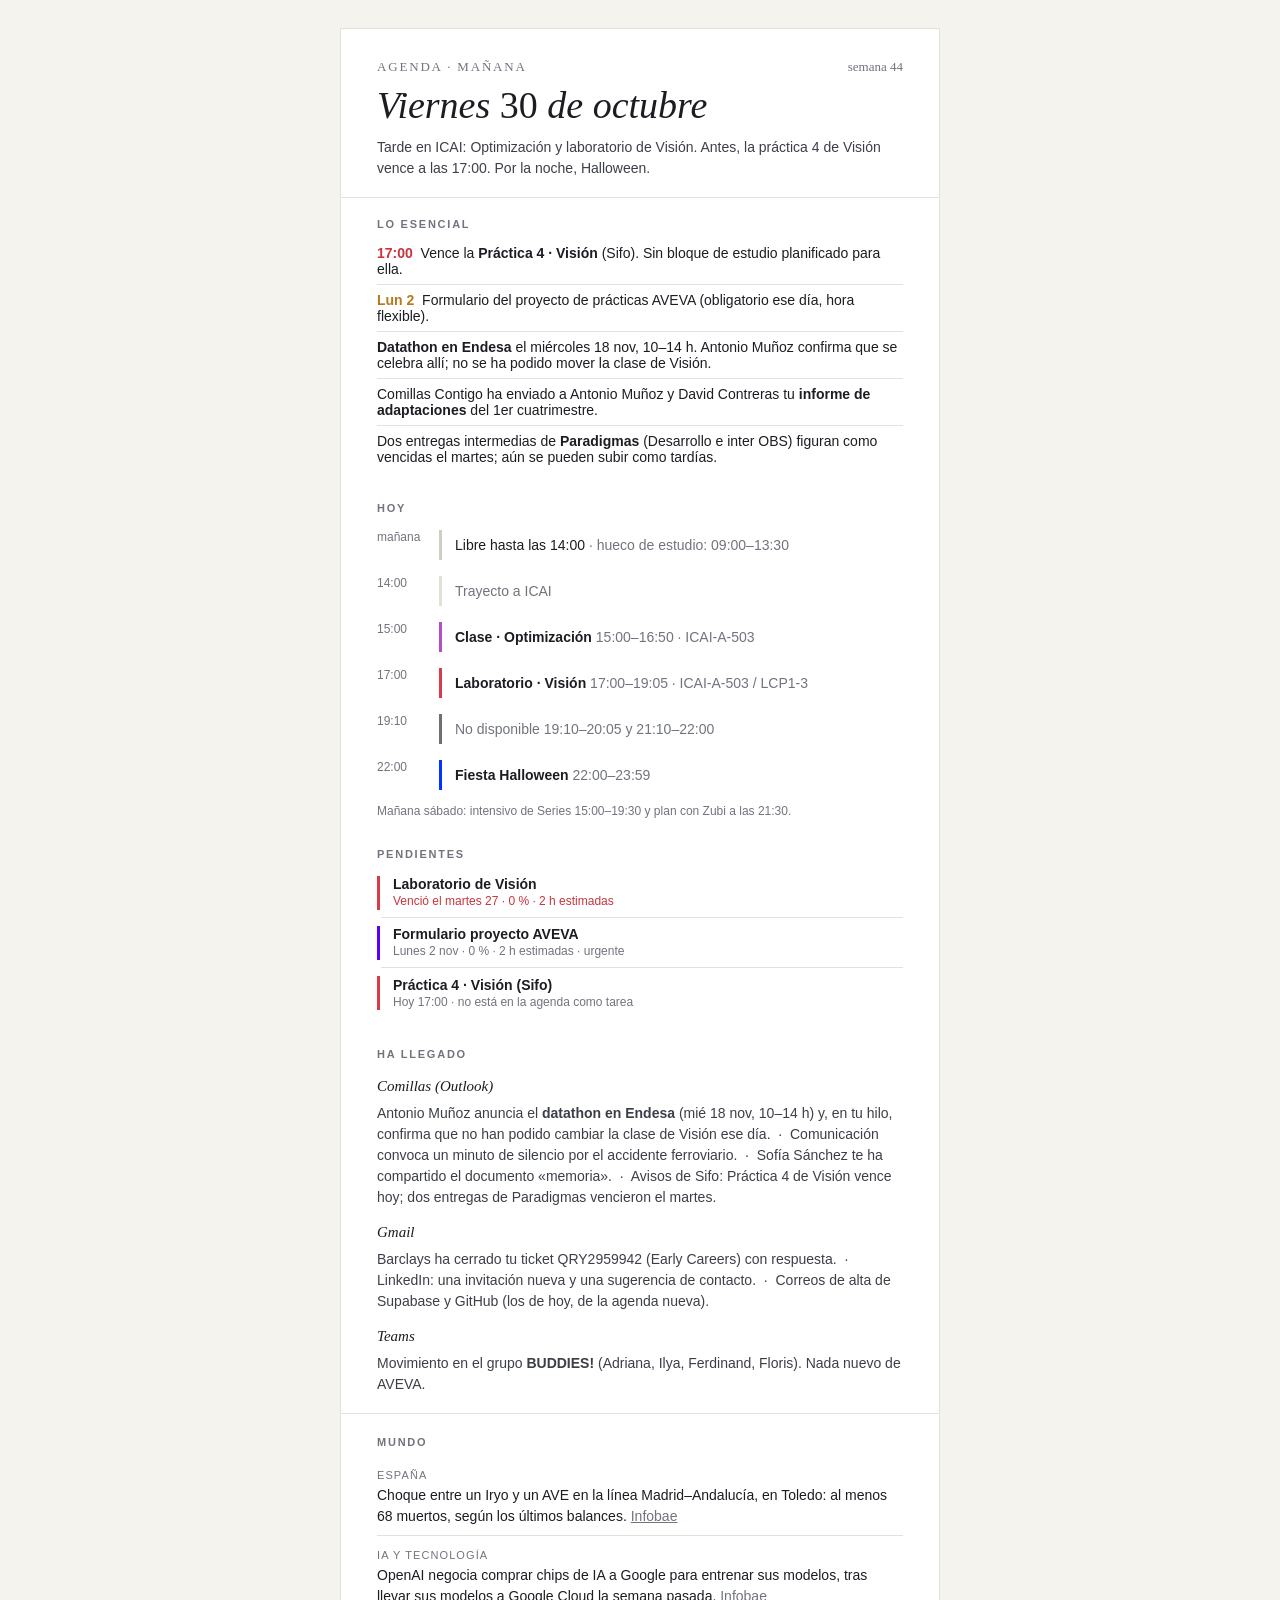
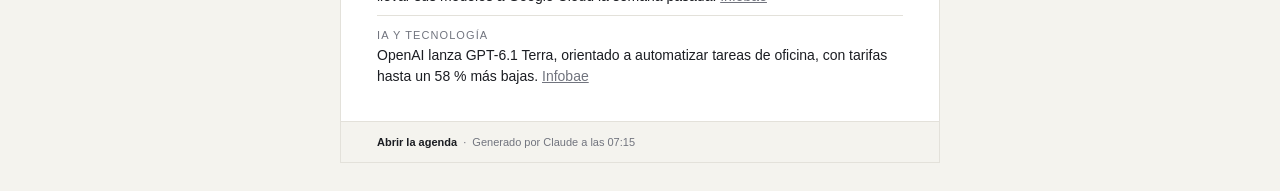
==== email/plantilla-matinal.html @ 7fbe56e5 "email: plantilla del correo matinal" ====
<!doctype html>
<html lang="es">
<head>
<meta charset="utf-8">
<meta name="viewport" content="width=device-width,initial-scale=1">
<title>Viernes 30 de octubre</title>
<!--
  Plantilla del correo matinal de Pilar. Es un EJEMPLO COMPLETO con datos reales de un día:
  la tarea programada replica exactamente esta estructura y estos estilos con los datos del día.
  Reglas de estilo: papel cálido (#F4F3EE), tinta (#1B1D22), hairlines (#E3E1DA), titular en serif itálica,
  etiquetas en versalitas espaciadas, el color de cada asignatura solo como barra lateral fina.
  Nada de degradados, emojis como iconos, ni tarjetas de colores chillones. Todo en tablas con estilos inline.
  Estructura: 1) cabecera  2) "Lo esencial" (4-6 líneas, lo que se lee en 1 minuto)  3) Hoy (horario)
  4) Pendientes  5) Ha llegado (correo y mensajes resumidos)  6) Mundo  7) pie.
-->
</head>
<body style="margin:0;padding:0;background:#F4F3EE;">
<table role="presentation" width="100%" cellpadding="0" cellspacing="0" style="background:#F4F3EE;">
<tr><td align="center" style="padding:28px 12px;">
<table role="presentation" width="600" cellpadding="0" cellspacing="0" style="max-width:600px;width:100%;background:#FFFFFF;border:1px solid #E3E1DA;">

  <!-- 1. CABECERA -->
  <tr><td style="padding:30px 36px 18px 36px;border-bottom:1px solid #E3E1DA;">
    <table role="presentation" width="100%" cellpadding="0" cellspacing="0"><tr>
      <td style="font-family:Georgia,'Times New Roman',serif;font-size:13px;letter-spacing:.14em;text-transform:uppercase;color:#71747E;">Agenda · mañana</td>
      <td align="right" style="font-family:Georgia,'Times New Roman',serif;font-size:13px;color:#71747E;">semana 44</td>
    </tr></table>
    <div style="font-family:Georgia,'Times New Roman',serif;font-style:italic;font-size:38px;line-height:1.1;color:#1B1D22;margin-top:10px;">Viernes <span style="font-style:normal;">30</span> de octubre</div>
    <div style="font-family:Helvetica,Arial,sans-serif;font-size:14px;line-height:1.5;color:#3C3F48;margin-top:10px;">
      Tarde en ICAI: Optimización y laboratorio de Visión. Antes, la práctica 4 de Visión vence a las 17:00. Por la noche, Halloween.
    </div>
  </td></tr>

  <!-- 2. LO ESENCIAL -->
  <tr><td style="padding:20px 36px 8px 36px;">
    <div style="font-family:Helvetica,Arial,sans-serif;font-size:11px;letter-spacing:.16em;text-transform:uppercase;color:#71747E;font-weight:bold;">Lo esencial</div>
    <table role="presentation" width="100%" cellpadding="0" cellspacing="0" style="margin-top:8px;">
      <tr><td style="padding:7px 0;border-bottom:1px solid #E3E1DA;font-family:Helvetica,Arial,sans-serif;font-size:14px;color:#1B1D22;"><span style="color:#C9353F;font-weight:bold;">17:00</span> &nbsp;Vence la <b>Práctica 4 · Visión</b> (Sifo). Sin bloque de estudio planificado para ella.</td></tr>
      <tr><td style="padding:7px 0;border-bottom:1px solid #E3E1DA;font-family:Helvetica,Arial,sans-serif;font-size:14px;color:#1B1D22;"><span style="color:#B7791F;font-weight:bold;">Lun 2</span> &nbsp;Formulario del proyecto de prácticas AVEVA (obligatorio ese día, hora flexible).</td></tr>
      <tr><td style="padding:7px 0;border-bottom:1px solid #E3E1DA;font-family:Helvetica,Arial,sans-serif;font-size:14px;color:#1B1D22;"><b>Datathon en Endesa</b> el miércoles 18 nov, 10–14 h. Antonio Muñoz confirma que se celebra allí; no se ha podido mover la clase de Visión.</td></tr>
      <tr><td style="padding:7px 0;border-bottom:1px solid #E3E1DA;font-family:Helvetica,Arial,sans-serif;font-size:14px;color:#1B1D22;">Comillas Contigo ha enviado a Antonio Muñoz y David Contreras tu <b>informe de adaptaciones</b> del 1er cuatrimestre.</td></tr>
      <tr><td style="padding:7px 0;font-family:Helvetica,Arial,sans-serif;font-size:14px;color:#1B1D22;">Dos entregas intermedias de <b>Paradigmas</b> (Desarrollo e inter OBS) figuran como vencidas el martes; aún se pueden subir como tardías.</td></tr>
    </table>
  </td></tr>

  <!-- 3. HOY -->
  <tr><td style="padding:22px 36px 8px 36px;">
    <div style="font-family:Helvetica,Arial,sans-serif;font-size:11px;letter-spacing:.16em;text-transform:uppercase;color:#71747E;font-weight:bold;">Hoy</div>
    <table role="presentation" width="100%" cellpadding="0" cellspacing="0" style="margin-top:8px;">
      <tr>
        <td width="62" valign="top" style="padding:8px 0;font-family:Helvetica,Arial,sans-serif;font-size:12px;color:#71747E;white-space:nowrap;">mañana</td>
        <td width="4" style="padding:8px 0;"><div style="width:3px;height:30px;background:#CFCDC5;"></div></td>
        <td style="padding:8px 0 8px 12px;font-family:Helvetica,Arial,sans-serif;font-size:14px;color:#1B1D22;">Libre hasta las 14:00 <span style="color:#71747E;">· hueco de estudio: 09:00–13:30</span></td>
      </tr>
      <tr>
        <td valign="top" style="padding:8px 0;font-family:Helvetica,Arial,sans-serif;font-size:12px;color:#71747E;white-space:nowrap;">14:00</td>
        <td style="padding:8px 0;"><div style="width:3px;height:30px;background:#E2E0D8;"></div></td>
        <td style="padding:8px 0 8px 12px;font-family:Helvetica,Arial,sans-serif;font-size:14px;color:#71747E;">Trayecto a ICAI</td>
      </tr>
      <tr>
        <td valign="top" style="padding:8px 0;font-family:Helvetica,Arial,sans-serif;font-size:12px;color:#71747E;white-space:nowrap;">15:00</td>
        <td style="padding:8px 0;"><div style="width:3px;height:30px;background:#B24FC4;"></div></td>
        <td style="padding:8px 0 8px 12px;font-family:Helvetica,Arial,sans-serif;font-size:14px;color:#1B1D22;"><b>Clase · Optimización</b> <span style="color:#71747E;">15:00–16:50 · ICAI-A-503</span></td>
      </tr>
      <tr>
        <td valign="top" style="padding:8px 0;font-family:Helvetica,Arial,sans-serif;font-size:12px;color:#71747E;white-space:nowrap;">17:00</td>
        <td style="padding:8px 0;"><div style="width:3px;height:30px;background:#D93B47;"></div></td>
        <td style="padding:8px 0 8px 12px;font-family:Helvetica,Arial,sans-serif;font-size:14px;color:#1B1D22;"><b>Laboratorio · Visión</b> <span style="color:#71747E;">17:00–19:05 · ICAI-A-503 / LCP1-3</span></td>
      </tr>
      <tr>
        <td valign="top" style="padding:8px 0;font-family:Helvetica,Arial,sans-serif;font-size:12px;color:#71747E;white-space:nowrap;">19:10</td>
        <td style="padding:8px 0;"><div style="width:3px;height:30px;background:#707070;"></div></td>
        <td style="padding:8px 0 8px 12px;font-family:Helvetica,Arial,sans-serif;font-size:14px;color:#71747E;">No disponible 19:10–20:05 y 21:10–22:00</td>
      </tr>
      <tr>
        <td valign="top" style="padding:8px 0;font-family:Helvetica,Arial,sans-serif;font-size:12px;color:#71747E;white-space:nowrap;">22:00</td>
        <td style="padding:8px 0;"><div style="width:3px;height:30px;background:#0033ff;"></div></td>
        <td style="padding:8px 0 8px 12px;font-family:Helvetica,Arial,sans-serif;font-size:14px;color:#1B1D22;"><b>Fiesta Halloween</b> <span style="color:#71747E;">22:00–23:59</span></td>
      </tr>
    </table>
    <div style="font-family:Helvetica,Arial,sans-serif;font-size:12px;color:#71747E;margin-top:6px;">Mañana sábado: intensivo de Series 15:00–19:30 y plan con Zubi a las 21:30.</div>
  </td></tr>

  <!-- 4. PENDIENTES -->
  <tr><td style="padding:22px 36px 8px 36px;">
    <div style="font-family:Helvetica,Arial,sans-serif;font-size:11px;letter-spacing:.16em;text-transform:uppercase;color:#71747E;font-weight:bold;">Pendientes</div>
    <table role="presentation" width="100%" cellpadding="0" cellspacing="0" style="margin-top:8px;">
      <tr>
        <td width="4" style="padding:8px 0;"><div style="width:3px;height:34px;background:#D93B47;"></div></td>
        <td style="padding:8px 12px;font-family:Helvetica,Arial,sans-serif;font-size:14px;color:#1B1D22;border-bottom:1px solid #E3E1DA;"><b>Laboratorio de Visión</b><br><span style="font-size:12px;color:#C9353F;">Venció el martes 27 · 0 % · 2 h estimadas</span></td>
      </tr>
      <tr>
        <td style="padding:8px 0;"><div style="width:3px;height:34px;background:#5900ff;"></div></td>
        <td style="padding:8px 12px;font-family:Helvetica,Arial,sans-serif;font-size:14px;color:#1B1D22;border-bottom:1px solid #E3E1DA;"><b>Formulario proyecto AVEVA</b><br><span style="font-size:12px;color:#71747E;">Lunes 2 nov · 0 % · 2 h estimadas · urgente</span></td>
      </tr>
      <tr>
        <td style="padding:8px 0;"><div style="width:3px;height:34px;background:#D93B47;"></div></td>
        <td style="padding:8px 12px;font-family:Helvetica,Arial,sans-serif;font-size:14px;color:#1B1D22;"><b>Práctica 4 · Visión (Sifo)</b><br><span style="font-size:12px;color:#71747E;">Hoy 17:00 · no está en la agenda como tarea</span></td>
      </tr>
    </table>
  </td></tr>

  <!-- 5. HA LLEGADO -->
  <tr><td style="padding:22px 36px 8px 36px;">
    <div style="font-family:Helvetica,Arial,sans-serif;font-size:11px;letter-spacing:.16em;text-transform:uppercase;color:#71747E;font-weight:bold;">Ha llegado</div>
    <table role="presentation" width="100%" cellpadding="0" cellspacing="0" style="margin-top:8px;">
      <tr><td style="padding:10px 0 4px 0;font-family:Georgia,'Times New Roman',serif;font-style:italic;font-size:15px;color:#1B1D22;">Comillas (Outlook)</td></tr>
      <tr><td style="padding:4px 0;font-family:Helvetica,Arial,sans-serif;font-size:14px;line-height:1.5;color:#3C3F48;">
        Antonio Muñoz anuncia el <b>datathon en Endesa</b> (mié 18 nov, 10–14 h) y, en tu hilo, confirma que no han podido cambiar la clase de Visión ese día. &nbsp;·&nbsp; Comunicación convoca un minuto de silencio por el accidente ferroviario. &nbsp;·&nbsp; Sofía Sánchez te ha compartido el documento «memoria». &nbsp;·&nbsp; Avisos de Sifo: Práctica 4 de Visión vence hoy; dos entregas de Paradigmas vencieron el martes.
      </td></tr>
      <tr><td style="padding:12px 0 4px 0;font-family:Georgia,'Times New Roman',serif;font-style:italic;font-size:15px;color:#1B1D22;">Gmail</td></tr>
      <tr><td style="padding:4px 0;font-family:Helvetica,Arial,sans-serif;font-size:14px;line-height:1.5;color:#3C3F48;">
        Barclays ha cerrado tu ticket QRY2959942 (Early Careers) con respuesta. &nbsp;·&nbsp; LinkedIn: una invitación nueva y una sugerencia de contacto. &nbsp;·&nbsp; Correos de alta de Supabase y GitHub (los de hoy, de la agenda nueva).
      </td></tr>
      <tr><td style="padding:12px 0 4px 0;font-family:Georgia,'Times New Roman',serif;font-style:italic;font-size:15px;color:#1B1D22;">Teams</td></tr>
      <tr><td style="padding:4px 0 10px 0;font-family:Helvetica,Arial,sans-serif;font-size:14px;line-height:1.5;color:#3C3F48;">
        Movimiento en el grupo <b>BUDDIES!</b> (Adriana, Ilya, Ferdinand, Floris). Nada nuevo de AVEVA.
      </td></tr>
    </table>
  </td></tr>

  <!-- 6. MUNDO -->
  <tr><td style="padding:22px 36px 26px 36px;border-top:1px solid #E3E1DA;">
    <div style="font-family:Helvetica,Arial,sans-serif;font-size:11px;letter-spacing:.16em;text-transform:uppercase;color:#71747E;font-weight:bold;">Mundo</div>
    <table role="presentation" width="100%" cellpadding="0" cellspacing="0" style="margin-top:8px;">
      <tr><td style="padding:8px 0;border-bottom:1px solid #E3E1DA;font-family:Helvetica,Arial,sans-serif;font-size:14px;line-height:1.5;color:#1B1D22;"><span style="font-size:11px;letter-spacing:.1em;text-transform:uppercase;color:#71747E;">España</span><br>Choque entre un Iryo y un AVE en la línea Madrid–Andalucía, en Toledo: al menos 68 muertos, según los últimos balances. <a href="https://www.infobae.com/espana/2026/10/28/en-directo-accidente-ferroviario-en-toledo-numerosos-heridos-tras-el-choque-de-dos-trenes-en-la-linea-madrid-andalucia/" style="color:#71747E;">Infobae</a></td></tr>
      <tr><td style="padding:8px 0;border-bottom:1px solid #E3E1DA;font-family:Helvetica,Arial,sans-serif;font-size:14px;line-height:1.5;color:#1B1D22;"><span style="font-size:11px;letter-spacing:.1em;text-transform:uppercase;color:#71747E;">IA y tecnología</span><br>OpenAI negocia comprar chips de IA a Google para entrenar sus modelos, tras llevar sus modelos a Google Cloud la semana pasada. <a href="https://infobae.com/tecno/2026/10/28/openai-planea-comprar-chips-google-para-entrenar-sus-modelos-de-ia" style="color:#71747E;">Infobae</a></td></tr>
      <tr><td style="padding:8px 0;font-family:Helvetica,Arial,sans-serif;font-size:14px;line-height:1.5;color:#1B1D22;"><span style="font-size:11px;letter-spacing:.1em;text-transform:uppercase;color:#71747E;">IA y tecnología</span><br>OpenAI lanza GPT-6.1 Terra, orientado a automatizar tareas de oficina, con tarifas hasta un 58 % más bajas. <a href="https://www.infobae.com/tecno/2026/10/29/openai-lanza-gpt-61-terra-para-automatizar-oficinas-con-tarifas-hasta-un-58-menores/" style="color:#71747E;">Infobae</a></td></tr>
    </table>
  </td></tr>

  <!-- 7. PIE -->
  <tr><td style="padding:14px 36px;background:#F4F3EE;border-top:1px solid #E3E1DA;font-family:Helvetica,Arial,sans-serif;font-size:11px;color:#71747E;">
    <a href="https://pilarperezhernandez.github.io/agenda/" style="color:#1B1D22;text-decoration:none;font-weight:bold;">Abrir la agenda</a> &nbsp;·&nbsp; Generado por Claude a las 07:15
  </td></tr>
</table>
</td></tr>
</table>
</body>
</html>
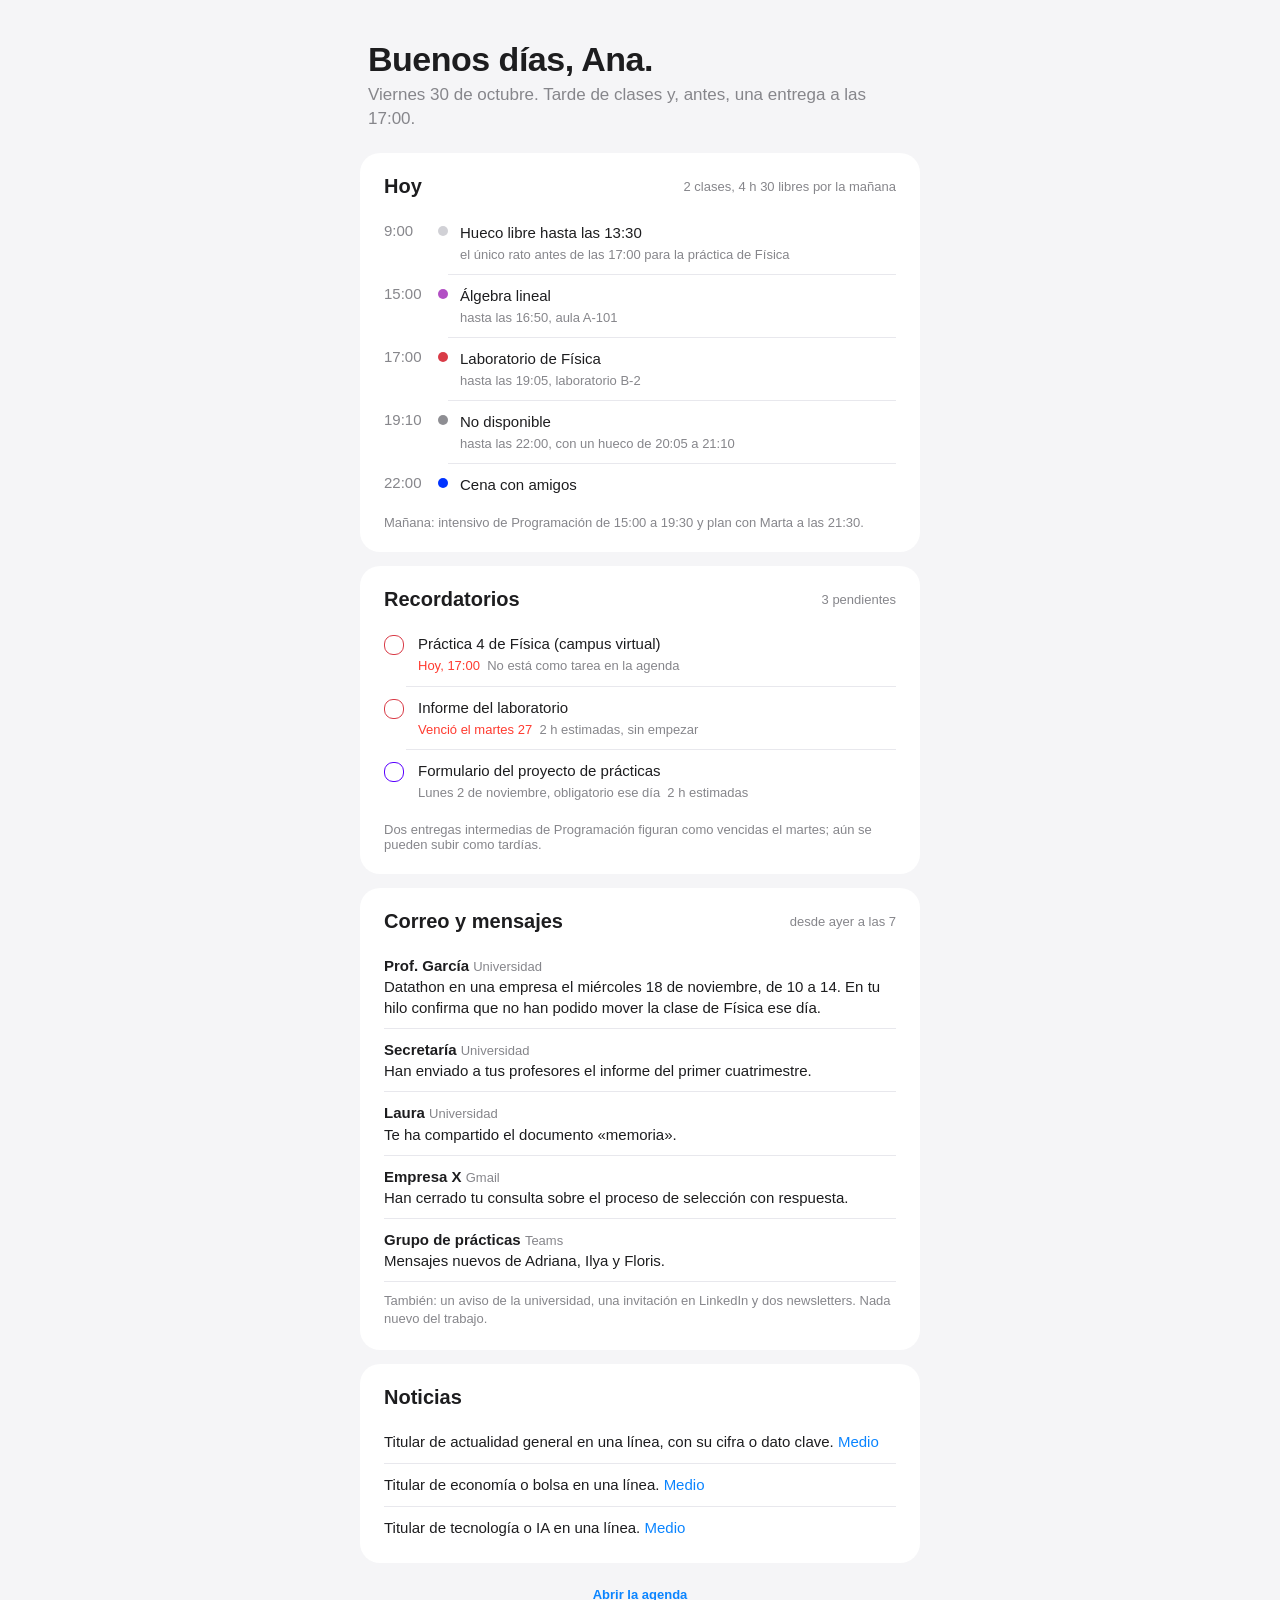
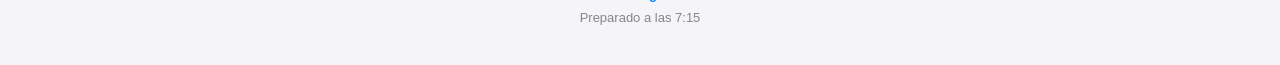
==== commit 6c5268aa: "email: plantilla v3 (estética Apple, datos de ejemplo)" ====
--- a/email/plantilla-matinal.html
+++ b/email/plantilla-matinal.html
@@ -5,133 +5,137 @@
 <meta name="viewport" content="width=device-width,initial-scale=1">
 <title>Viernes 30 de octubre</title>
 <!--
-  Plantilla del correo matinal de Pilar. Es un EJEMPLO COMPLETO con datos reales de un día:
-  la tarea programada replica exactamente esta estructura y estos estilos con los datos del día.
-  Reglas de estilo: papel cálido (#F4F3EE), tinta (#1B1D22), hairlines (#E3E1DA), titular en serif itálica,
-  etiquetas en versalitas espaciadas, el color de cada asignatura solo como barra lateral fina.
-  Nada de degradados, emojis como iconos, ni tarjetas de colores chillones. Todo en tablas con estilos inline.
-  Estructura: 1) cabecera  2) "Lo esencial" (4-6 líneas, lo que se lee en 1 minuto)  3) Hoy (horario)
-  4) Pendientes  5) Ha llegado (correo y mensajes resumidos)  6) Mundo  7) pie.
+  Plantilla del correo matinal (estética Apple). EJEMPLO COMPLETO con datos ficticios de un día:
+  la tarea programada replica esta estructura y estos estilos con los datos del día.
+
+  Reglas de estilo (no cambiar):
+  - Lienzo gris claro #F5F5F7, tarjetas blancas con esquinas de 20px, SIN bordes ni sombras. Texto #1D1D1F, secundario #86868B,
+    separadores #E8E8ED. El único azul es el de los enlaces (#0A84FF). Los colores de asignatura aparecen solo como puntos de 10px.
+  - Tipografía del sistema: -apple-system, BlinkMacSystemFont, 'SF Pro Text', 'Segoe UI', 'Helvetica Neue', Helvetica, Arial.
+    Titular 34px semibold con tracking -0.5px; títulos de tarjeta 20px semibold; cuerpo 15px; secundario 13px. Frases en minúscula
+    inicial (sentence case); nunca MAYÚSCULAS ni etiquetas encima de los títulos.
+  - IMPORTANTE para Gmail: usar siempre background-color (nunca el atajo background) y, en celdas, también bgcolor.
+    Todo con tablas y estilos inline. Nada de degradados, emojis, iconos genéricos ni «·» para unir metadatos.
+  - Orden: saludo y fecha · Hoy (como un widget de Calendario) · Recordatorios · Correo y mensajes (como filas de Mail) · Noticias · pie.
+  Los puntos de color usan el color de cada asignatura (campo color de subjects).
 -->
 </head>
-<body style="margin:0;padding:0;background:#F4F3EE;">
-<table role="presentation" width="100%" cellpadding="0" cellspacing="0" style="background:#F4F3EE;">
-<tr><td align="center" style="padding:28px 12px;">
-<table role="presentation" width="600" cellpadding="0" cellspacing="0" style="max-width:600px;width:100%;background:#FFFFFF;border:1px solid #E3E1DA;">
+<body style="margin:0;padding:0;background-color:#F5F5F7;" bgcolor="#F5F5F7">
+<table role="presentation" width="100%" cellpadding="0" cellspacing="0" bgcolor="#F5F5F7" style="background-color:#F5F5F7;">
+<tr><td align="center" style="padding:32px 14px 40px 14px;">
+<table role="presentation" width="560" cellpadding="0" cellspacing="0" style="max-width:560px;width:100%;">
 
-  <!-- 1. CABECERA -->
-  <tr><td style="padding:30px 36px 18px 36px;border-bottom:1px solid #E3E1DA;">
-    <table role="presentation" width="100%" cellpadding="0" cellspacing="0"><tr>
-      <td style="font-family:Georgia,'Times New Roman',serif;font-size:13px;letter-spacing:.14em;text-transform:uppercase;color:#71747E;">Agenda · mañana</td>
-      <td align="right" style="font-family:Georgia,'Times New Roman',serif;font-size:13px;color:#71747E;">semana 44</td>
-    </tr></table>
-    <div style="font-family:Georgia,'Times New Roman',serif;font-style:italic;font-size:38px;line-height:1.1;color:#1B1D22;margin-top:10px;">Viernes <span style="font-style:normal;">30</span> de octubre</div>
-    <div style="font-family:Helvetica,Arial,sans-serif;font-size:14px;line-height:1.5;color:#3C3F48;margin-top:10px;">
-      Tarde en ICAI: Optimización y laboratorio de Visión. Antes, la práctica 4 de Visión vence a las 17:00. Por la noche, Halloween.
-    </div>
+  <!-- Saludo -->
+  <tr><td style="padding:8px 8px 22px 8px;font-family:-apple-system,BlinkMacSystemFont,'SF Pro Text','Segoe UI','Helvetica Neue',Helvetica,Arial,sans-serif;">
+    <div style="font-size:34px;line-height:1.15;font-weight:600;letter-spacing:-0.5px;color:#1D1D1F;">Buenos días, Ana.</div>
+    <div style="font-size:17px;line-height:1.4;color:#86868B;margin-top:4px;">Viernes 30 de octubre. Tarde de clases y, antes, una entrega a las 17:00.</div>
   </td></tr>
 
-  <!-- 2. LO ESENCIAL -->
-  <tr><td style="padding:20px 36px 8px 36px;">
-    <div style="font-family:Helvetica,Arial,sans-serif;font-size:11px;letter-spacing:.16em;text-transform:uppercase;color:#71747E;font-weight:bold;">Lo esencial</div>
-    <table role="presentation" width="100%" cellpadding="0" cellspacing="0" style="margin-top:8px;">
-      <tr><td style="padding:7px 0;border-bottom:1px solid #E3E1DA;font-family:Helvetica,Arial,sans-serif;font-size:14px;color:#1B1D22;"><span style="color:#C9353F;font-weight:bold;">17:00</span> &nbsp;Vence la <b>Práctica 4 · Visión</b> (Sifo). Sin bloque de estudio planificado para ella.</td></tr>
-      <tr><td style="padding:7px 0;border-bottom:1px solid #E3E1DA;font-family:Helvetica,Arial,sans-serif;font-size:14px;color:#1B1D22;"><span style="color:#B7791F;font-weight:bold;">Lun 2</span> &nbsp;Formulario del proyecto de prácticas AVEVA (obligatorio ese día, hora flexible).</td></tr>
-      <tr><td style="padding:7px 0;border-bottom:1px solid #E3E1DA;font-family:Helvetica,Arial,sans-serif;font-size:14px;color:#1B1D22;"><b>Datathon en Endesa</b> el miércoles 18 nov, 10–14 h. Antonio Muñoz confirma que se celebra allí; no se ha podido mover la clase de Visión.</td></tr>
-      <tr><td style="padding:7px 0;border-bottom:1px solid #E3E1DA;font-family:Helvetica,Arial,sans-serif;font-size:14px;color:#1B1D22;">Comillas Contigo ha enviado a Antonio Muñoz y David Contreras tu <b>informe de adaptaciones</b> del 1er cuatrimestre.</td></tr>
-      <tr><td style="padding:7px 0;font-family:Helvetica,Arial,sans-serif;font-size:14px;color:#1B1D22;">Dos entregas intermedias de <b>Paradigmas</b> (Desarrollo e inter OBS) figuran como vencidas el martes; aún se pueden subir como tardías.</td></tr>
+  <!-- Hoy -->
+  <tr><td style="padding:0 0 14px 0;">
+    <table role="presentation" width="100%" cellpadding="0" cellspacing="0" bgcolor="#FFFFFF" style="background-color:#FFFFFF;border-radius:20px;">
+    <tr><td style="padding:22px 24px 10px 24px;font-family:-apple-system,BlinkMacSystemFont,'SF Pro Text','Segoe UI','Helvetica Neue',Helvetica,Arial,sans-serif;">
+      <table role="presentation" width="100%" cellpadding="0" cellspacing="0"><tr>
+        <td style="font-size:20px;font-weight:600;color:#1D1D1F;">Hoy</td>
+        <td align="right" style="font-size:13px;color:#86868B;">2 clases, 4 h 30 libres por la mañana</td>
+      </tr></table>
+      <table role="presentation" width="100%" cellpadding="0" cellspacing="0" style="margin-top:14px;">
+        <tr>
+          <td width="54" valign="top" style="padding:10px 0;font-size:15px;color:#86868B;">9:00</td>
+          <td width="10" valign="top" style="padding:14px 0 0 0;"><div style="width:10px;height:10px;border-radius:5px;background-color:#D1D1D6;"></div></td>
+          <td valign="top" style="padding:10px 0 10px 12px;border-bottom:1px solid #E8E8ED;font-size:15px;line-height:1.4;color:#1D1D1F;">Hueco libre hasta las 13:30<br><span style="font-size:13px;color:#86868B;">el único rato antes de las 17:00 para la práctica de Física</span></td>
+        </tr>
+        <tr>
+          <td valign="top" style="padding:10px 0;font-size:15px;color:#86868B;">15:00</td>
+          <td valign="top" style="padding:14px 0 0 0;"><div style="width:10px;height:10px;border-radius:5px;background-color:#B24FC4;"></div></td>
+          <td valign="top" style="padding:10px 0 10px 12px;border-bottom:1px solid #E8E8ED;font-size:15px;line-height:1.4;color:#1D1D1F;">Álgebra lineal<br><span style="font-size:13px;color:#86868B;">hasta las 16:50, aula A-101</span></td>
+        </tr>
+        <tr>
+          <td valign="top" style="padding:10px 0;font-size:15px;color:#86868B;">17:00</td>
+          <td valign="top" style="padding:14px 0 0 0;"><div style="width:10px;height:10px;border-radius:5px;background-color:#D93B47;"></div></td>
+          <td valign="top" style="padding:10px 0 10px 12px;border-bottom:1px solid #E8E8ED;font-size:15px;line-height:1.4;color:#1D1D1F;">Laboratorio de Física<br><span style="font-size:13px;color:#86868B;">hasta las 19:05, laboratorio B-2</span></td>
+        </tr>
+        <tr>
+          <td valign="top" style="padding:10px 0;font-size:15px;color:#86868B;">19:10</td>
+          <td valign="top" style="padding:14px 0 0 0;"><div style="width:10px;height:10px;border-radius:5px;background-color:#8E8E93;"></div></td>
+          <td valign="top" style="padding:10px 0 10px 12px;border-bottom:1px solid #E8E8ED;font-size:15px;line-height:1.4;color:#1D1D1F;">No disponible<br><span style="font-size:13px;color:#86868B;">hasta las 22:00, con un hueco de 20:05 a 21:10</span></td>
+        </tr>
+        <tr>
+          <td valign="top" style="padding:10px 0;font-size:15px;color:#86868B;">22:00</td>
+          <td valign="top" style="padding:14px 0 0 0;"><div style="width:10px;height:10px;border-radius:5px;background-color:#0033ff;"></div></td>
+          <td valign="top" style="padding:10px 0 10px 12px;font-size:15px;line-height:1.4;color:#1D1D1F;">Cena con amigos</td>
+        </tr>
+      </table>
+      <div style="font-size:13px;color:#86868B;padding:10px 0 12px 0;">Mañana: intensivo de Programación de 15:00 a 19:30 y plan con Marta a las 21:30.</div>
+    </td></tr>
     </table>
   </td></tr>
 
-  <!-- 3. HOY -->
-  <tr><td style="padding:22px 36px 8px 36px;">
-    <div style="font-family:Helvetica,Arial,sans-serif;font-size:11px;letter-spacing:.16em;text-transform:uppercase;color:#71747E;font-weight:bold;">Hoy</div>
-    <table role="presentation" width="100%" cellpadding="0" cellspacing="0" style="margin-top:8px;">
-      <tr>
-        <td width="62" valign="top" style="padding:8px 0;font-family:Helvetica,Arial,sans-serif;font-size:12px;color:#71747E;white-space:nowrap;">mañana</td>
-        <td width="4" style="padding:8px 0;"><div style="width:3px;height:30px;background:#CFCDC5;"></div></td>
-        <td style="padding:8px 0 8px 12px;font-family:Helvetica,Arial,sans-serif;font-size:14px;color:#1B1D22;">Libre hasta las 14:00 <span style="color:#71747E;">· hueco de estudio: 09:00–13:30</span></td>
-      </tr>
-      <tr>
-        <td valign="top" style="padding:8px 0;font-family:Helvetica,Arial,sans-serif;font-size:12px;color:#71747E;white-space:nowrap;">14:00</td>
-        <td style="padding:8px 0;"><div style="width:3px;height:30px;background:#E2E0D8;"></div></td>
-        <td style="padding:8px 0 8px 12px;font-family:Helvetica,Arial,sans-serif;font-size:14px;color:#71747E;">Trayecto a ICAI</td>
-      </tr>
-      <tr>
-        <td valign="top" style="padding:8px 0;font-family:Helvetica,Arial,sans-serif;font-size:12px;color:#71747E;white-space:nowrap;">15:00</td>
-        <td style="padding:8px 0;"><div style="width:3px;height:30px;background:#B24FC4;"></div></td>
-        <td style="padding:8px 0 8px 12px;font-family:Helvetica,Arial,sans-serif;font-size:14px;color:#1B1D22;"><b>Clase · Optimización</b> <span style="color:#71747E;">15:00–16:50 · ICAI-A-503</span></td>
-      </tr>
-      <tr>
-        <td valign="top" style="padding:8px 0;font-family:Helvetica,Arial,sans-serif;font-size:12px;color:#71747E;white-space:nowrap;">17:00</td>
-        <td style="padding:8px 0;"><div style="width:3px;height:30px;background:#D93B47;"></div></td>
-        <td style="padding:8px 0 8px 12px;font-family:Helvetica,Arial,sans-serif;font-size:14px;color:#1B1D22;"><b>Laboratorio · Visión</b> <span style="color:#71747E;">17:00–19:05 · ICAI-A-503 / LCP1-3</span></td>
-      </tr>
-      <tr>
-        <td valign="top" style="padding:8px 0;font-family:Helvetica,Arial,sans-serif;font-size:12px;color:#71747E;white-space:nowrap;">19:10</td>
-        <td style="padding:8px 0;"><div style="width:3px;height:30px;background:#707070;"></div></td>
-        <td style="padding:8px 0 8px 12px;font-family:Helvetica,Arial,sans-serif;font-size:14px;color:#71747E;">No disponible 19:10–20:05 y 21:10–22:00</td>
-      </tr>
-      <tr>
-        <td valign="top" style="padding:8px 0;font-family:Helvetica,Arial,sans-serif;font-size:12px;color:#71747E;white-space:nowrap;">22:00</td>
-        <td style="padding:8px 0;"><div style="width:3px;height:30px;background:#0033ff;"></div></td>
-        <td style="padding:8px 0 8px 12px;font-family:Helvetica,Arial,sans-serif;font-size:14px;color:#1B1D22;"><b>Fiesta Halloween</b> <span style="color:#71747E;">22:00–23:59</span></td>
-      </tr>
-    </table>
-    <div style="font-family:Helvetica,Arial,sans-serif;font-size:12px;color:#71747E;margin-top:6px;">Mañana sábado: intensivo de Series 15:00–19:30 y plan con Zubi a las 21:30.</div>
-  </td></tr>
-
-  <!-- 4. PENDIENTES -->
-  <tr><td style="padding:22px 36px 8px 36px;">
-    <div style="font-family:Helvetica,Arial,sans-serif;font-size:11px;letter-spacing:.16em;text-transform:uppercase;color:#71747E;font-weight:bold;">Pendientes</div>
-    <table role="presentation" width="100%" cellpadding="0" cellspacing="0" style="margin-top:8px;">
-      <tr>
-        <td width="4" style="padding:8px 0;"><div style="width:3px;height:34px;background:#D93B47;"></div></td>
-        <td style="padding:8px 12px;font-family:Helvetica,Arial,sans-serif;font-size:14px;color:#1B1D22;border-bottom:1px solid #E3E1DA;"><b>Laboratorio de Visión</b><br><span style="font-size:12px;color:#C9353F;">Venció el martes 27 · 0 % · 2 h estimadas</span></td>
-      </tr>
-      <tr>
-        <td style="padding:8px 0;"><div style="width:3px;height:34px;background:#5900ff;"></div></td>
-        <td style="padding:8px 12px;font-family:Helvetica,Arial,sans-serif;font-size:14px;color:#1B1D22;border-bottom:1px solid #E3E1DA;"><b>Formulario proyecto AVEVA</b><br><span style="font-size:12px;color:#71747E;">Lunes 2 nov · 0 % · 2 h estimadas · urgente</span></td>
-      </tr>
-      <tr>
-        <td style="padding:8px 0;"><div style="width:3px;height:34px;background:#D93B47;"></div></td>
-        <td style="padding:8px 12px;font-family:Helvetica,Arial,sans-serif;font-size:14px;color:#1B1D22;"><b>Práctica 4 · Visión (Sifo)</b><br><span style="font-size:12px;color:#71747E;">Hoy 17:00 · no está en la agenda como tarea</span></td>
-      </tr>
+  <!-- Recordatorios -->
+  <tr><td style="padding:0 0 14px 0;">
+    <table role="presentation" width="100%" cellpadding="0" cellspacing="0" bgcolor="#FFFFFF" style="background-color:#FFFFFF;border-radius:20px;">
+    <tr><td style="padding:22px 24px 12px 24px;font-family:-apple-system,BlinkMacSystemFont,'SF Pro Text','Segoe UI','Helvetica Neue',Helvetica,Arial,sans-serif;">
+      <table role="presentation" width="100%" cellpadding="0" cellspacing="0"><tr>
+        <td style="font-size:20px;font-weight:600;color:#1D1D1F;">Recordatorios</td>
+        <td align="right" style="font-size:13px;color:#86868B;">3 pendientes</td>
+      </tr></table>
+      <table role="presentation" width="100%" cellpadding="0" cellspacing="0" style="margin-top:12px;">
+        <tr>
+          <td width="22" valign="top" style="padding:12px 0;"><div style="width:18px;height:18px;border-radius:9px;border:1.5px solid #D93B47;"></div></td>
+          <td valign="top" style="padding:10px 0 10px 12px;border-bottom:1px solid #E8E8ED;font-size:15px;line-height:1.4;color:#1D1D1F;">Práctica 4 de Física (campus virtual)<br><span style="font-size:13px;color:#FF3B30;">Hoy, 17:00</span><span style="font-size:13px;color:#86868B;"> &nbsp;No está como tarea en la agenda</span></td>
+        </tr>
+        <tr>
+          <td valign="top" style="padding:12px 0;"><div style="width:18px;height:18px;border-radius:9px;border:1.5px solid #D93B47;"></div></td>
+          <td valign="top" style="padding:10px 0 10px 12px;border-bottom:1px solid #E8E8ED;font-size:15px;line-height:1.4;color:#1D1D1F;">Informe del laboratorio<br><span style="font-size:13px;color:#FF3B30;">Venció el martes 27</span><span style="font-size:13px;color:#86868B;"> &nbsp;2 h estimadas, sin empezar</span></td>
+        </tr>
+        <tr>
+          <td valign="top" style="padding:12px 0;"><div style="width:18px;height:18px;border-radius:9px;border:1.5px solid #5900ff;"></div></td>
+          <td valign="top" style="padding:10px 0 10px 12px;font-size:15px;line-height:1.4;color:#1D1D1F;">Formulario del proyecto de prácticas<br><span style="font-size:13px;color:#86868B;">Lunes 2 de noviembre, obligatorio ese día &nbsp;2 h estimadas</span></td>
+        </tr>
+      </table>
+      <div style="font-size:13px;color:#86868B;padding:10px 0 10px 0;">Dos entregas intermedias de Programación figuran como vencidas el martes; aún se pueden subir como tardías.</div>
+    </td></tr>
     </table>
   </td></tr>
 
-  <!-- 5. HA LLEGADO -->
-  <tr><td style="padding:22px 36px 8px 36px;">
-    <div style="font-family:Helvetica,Arial,sans-serif;font-size:11px;letter-spacing:.16em;text-transform:uppercase;color:#71747E;font-weight:bold;">Ha llegado</div>
-    <table role="presentation" width="100%" cellpadding="0" cellspacing="0" style="margin-top:8px;">
-      <tr><td style="padding:10px 0 4px 0;font-family:Georgia,'Times New Roman',serif;font-style:italic;font-size:15px;color:#1B1D22;">Comillas (Outlook)</td></tr>
-      <tr><td style="padding:4px 0;font-family:Helvetica,Arial,sans-serif;font-size:14px;line-height:1.5;color:#3C3F48;">
-        Antonio Muñoz anuncia el <b>datathon en Endesa</b> (mié 18 nov, 10–14 h) y, en tu hilo, confirma que no han podido cambiar la clase de Visión ese día. &nbsp;·&nbsp; Comunicación convoca un minuto de silencio por el accidente ferroviario. &nbsp;·&nbsp; Sofía Sánchez te ha compartido el documento «memoria». &nbsp;·&nbsp; Avisos de Sifo: Práctica 4 de Visión vence hoy; dos entregas de Paradigmas vencieron el martes.
-      </td></tr>
-      <tr><td style="padding:12px 0 4px 0;font-family:Georgia,'Times New Roman',serif;font-style:italic;font-size:15px;color:#1B1D22;">Gmail</td></tr>
-      <tr><td style="padding:4px 0;font-family:Helvetica,Arial,sans-serif;font-size:14px;line-height:1.5;color:#3C3F48;">
-        Barclays ha cerrado tu ticket QRY2959942 (Early Careers) con respuesta. &nbsp;·&nbsp; LinkedIn: una invitación nueva y una sugerencia de contacto. &nbsp;·&nbsp; Correos de alta de Supabase y GitHub (los de hoy, de la agenda nueva).
-      </td></tr>
-      <tr><td style="padding:12px 0 4px 0;font-family:Georgia,'Times New Roman',serif;font-style:italic;font-size:15px;color:#1B1D22;">Teams</td></tr>
-      <tr><td style="padding:4px 0 10px 0;font-family:Helvetica,Arial,sans-serif;font-size:14px;line-height:1.5;color:#3C3F48;">
-        Movimiento en el grupo <b>BUDDIES!</b> (Adriana, Ilya, Ferdinand, Floris). Nada nuevo de AVEVA.
-      </td></tr>
+  <!-- Correo y mensajes -->
+  <tr><td style="padding:0 0 14px 0;">
+    <table role="presentation" width="100%" cellpadding="0" cellspacing="0" bgcolor="#FFFFFF" style="background-color:#FFFFFF;border-radius:20px;">
+    <tr><td style="padding:22px 24px 12px 24px;font-family:-apple-system,BlinkMacSystemFont,'SF Pro Text','Segoe UI','Helvetica Neue',Helvetica,Arial,sans-serif;">
+      <table role="presentation" width="100%" cellpadding="0" cellspacing="0"><tr>
+        <td style="font-size:20px;font-weight:600;color:#1D1D1F;">Correo y mensajes</td>
+        <td align="right" style="font-size:13px;color:#86868B;">desde ayer a las 7</td>
+      </tr></table>
+      <table role="presentation" width="100%" cellpadding="0" cellspacing="0" style="margin-top:12px;">
+        <tr><td style="padding:10px 0;border-bottom:1px solid #E8E8ED;font-size:15px;line-height:1.4;color:#1D1D1F;"><b style="font-weight:600;">Prof. García</b> <span style="color:#86868B;font-size:13px;">Universidad</span><br>Datathon en una empresa el miércoles 18 de noviembre, de 10 a 14. En tu hilo confirma que no han podido mover la clase de Física ese día.</td></tr>
+        <tr><td style="padding:10px 0;border-bottom:1px solid #E8E8ED;font-size:15px;line-height:1.4;color:#1D1D1F;"><b style="font-weight:600;">Secretaría</b> <span style="color:#86868B;font-size:13px;">Universidad</span><br>Han enviado a tus profesores el informe del primer cuatrimestre.</td></tr>
+        <tr><td style="padding:10px 0;border-bottom:1px solid #E8E8ED;font-size:15px;line-height:1.4;color:#1D1D1F;"><b style="font-weight:600;">Laura</b> <span style="color:#86868B;font-size:13px;">Universidad</span><br>Te ha compartido el documento «memoria».</td></tr>
+        <tr><td style="padding:10px 0;border-bottom:1px solid #E8E8ED;font-size:15px;line-height:1.4;color:#1D1D1F;"><b style="font-weight:600;">Empresa X</b> <span style="color:#86868B;font-size:13px;">Gmail</span><br>Han cerrado tu consulta sobre el proceso de selección con respuesta.</td></tr>
+        <tr><td style="padding:10px 0;border-bottom:1px solid #E8E8ED;font-size:15px;line-height:1.4;color:#1D1D1F;"><b style="font-weight:600;">Grupo de prácticas</b> <span style="color:#86868B;font-size:13px;">Teams</span><br>Mensajes nuevos de Adriana, Ilya y Floris.</td></tr>
+        <tr><td style="padding:10px 0;font-size:13px;line-height:1.4;color:#86868B;">También: un aviso de la universidad, una invitación en LinkedIn y dos newsletters. Nada nuevo del trabajo.</td></tr>
+      </table>
+    </td></tr>
     </table>
   </td></tr>
 
-  <!-- 6. MUNDO -->
-  <tr><td style="padding:22px 36px 26px 36px;border-top:1px solid #E3E1DA;">
-    <div style="font-family:Helvetica,Arial,sans-serif;font-size:11px;letter-spacing:.16em;text-transform:uppercase;color:#71747E;font-weight:bold;">Mundo</div>
-    <table role="presentation" width="100%" cellpadding="0" cellspacing="0" style="margin-top:8px;">
-      <tr><td style="padding:8px 0;border-bottom:1px solid #E3E1DA;font-family:Helvetica,Arial,sans-serif;font-size:14px;line-height:1.5;color:#1B1D22;"><span style="font-size:11px;letter-spacing:.1em;text-transform:uppercase;color:#71747E;">España</span><br>Choque entre un Iryo y un AVE en la línea Madrid–Andalucía, en Toledo: al menos 68 muertos, según los últimos balances. <a href="https://www.infobae.com/espana/2026/10/28/en-directo-accidente-ferroviario-en-toledo-numerosos-heridos-tras-el-choque-de-dos-trenes-en-la-linea-madrid-andalucia/" style="color:#71747E;">Infobae</a></td></tr>
-      <tr><td style="padding:8px 0;border-bottom:1px solid #E3E1DA;font-family:Helvetica,Arial,sans-serif;font-size:14px;line-height:1.5;color:#1B1D22;"><span style="font-size:11px;letter-spacing:.1em;text-transform:uppercase;color:#71747E;">IA y tecnología</span><br>OpenAI negocia comprar chips de IA a Google para entrenar sus modelos, tras llevar sus modelos a Google Cloud la semana pasada. <a href="https://infobae.com/tecno/2026/10/28/openai-planea-comprar-chips-google-para-entrenar-sus-modelos-de-ia" style="color:#71747E;">Infobae</a></td></tr>
-      <tr><td style="padding:8px 0;font-family:Helvetica,Arial,sans-serif;font-size:14px;line-height:1.5;color:#1B1D22;"><span style="font-size:11px;letter-spacing:.1em;text-transform:uppercase;color:#71747E;">IA y tecnología</span><br>OpenAI lanza GPT-6.1 Terra, orientado a automatizar tareas de oficina, con tarifas hasta un 58 % más bajas. <a href="https://www.infobae.com/tecno/2026/10/29/openai-lanza-gpt-61-terra-para-automatizar-oficinas-con-tarifas-hasta-un-58-menores/" style="color:#71747E;">Infobae</a></td></tr>
+  <!-- Noticias -->
+  <tr><td style="padding:0 0 14px 0;">
+    <table role="presentation" width="100%" cellpadding="0" cellspacing="0" bgcolor="#FFFFFF" style="background-color:#FFFFFF;border-radius:20px;">
+    <tr><td style="padding:22px 24px 14px 24px;font-family:-apple-system,BlinkMacSystemFont,'SF Pro Text','Segoe UI','Helvetica Neue',Helvetica,Arial,sans-serif;">
+      <div style="font-size:20px;font-weight:600;color:#1D1D1F;">Noticias</div>
+      <table role="presentation" width="100%" cellpadding="0" cellspacing="0" style="margin-top:12px;">
+        <tr><td style="padding:10px 0;border-bottom:1px solid #E8E8ED;font-size:15px;line-height:1.45;color:#1D1D1F;">Titular de actualidad general en una línea, con su cifra o dato clave. <a href="#" style="color:#0A84FF;text-decoration:none;">Medio</a></td></tr>
+        <tr><td style="padding:10px 0;border-bottom:1px solid #E8E8ED;font-size:15px;line-height:1.45;color:#1D1D1F;">Titular de economía o bolsa en una línea. <a href="#" style="color:#0A84FF;text-decoration:none;">Medio</a></td></tr>
+        <tr><td style="padding:10px 0;font-size:15px;line-height:1.45;color:#1D1D1F;">Titular de tecnología o IA en una línea. <a href="#" style="color:#0A84FF;text-decoration:none;">Medio</a></td></tr>
+      </table>
+    </td></tr>
     </table>
   </td></tr>
 
-  <!-- 7. PIE -->
-  <tr><td style="padding:14px 36px;background:#F4F3EE;border-top:1px solid #E3E1DA;font-family:Helvetica,Arial,sans-serif;font-size:11px;color:#71747E;">
-    <a href="https://pilarperezhernandez.github.io/agenda/" style="color:#1B1D22;text-decoration:none;font-weight:bold;">Abrir la agenda</a> &nbsp;·&nbsp; Generado por Claude a las 07:15
+  <!-- Pie -->
+  <tr><td align="center" style="padding:10px 8px 0 8px;font-family:-apple-system,BlinkMacSystemFont,'SF Pro Text','Segoe UI','Helvetica Neue',Helvetica,Arial,sans-serif;font-size:13px;color:#86868B;">
+    <a href="#" style="color:#0A84FF;text-decoration:none;font-weight:600;">Abrir la agenda</a>
+    <div style="margin-top:8px;">Preparado a las 7:15</div>
   </td></tr>
 </table>
 </td></tr>
